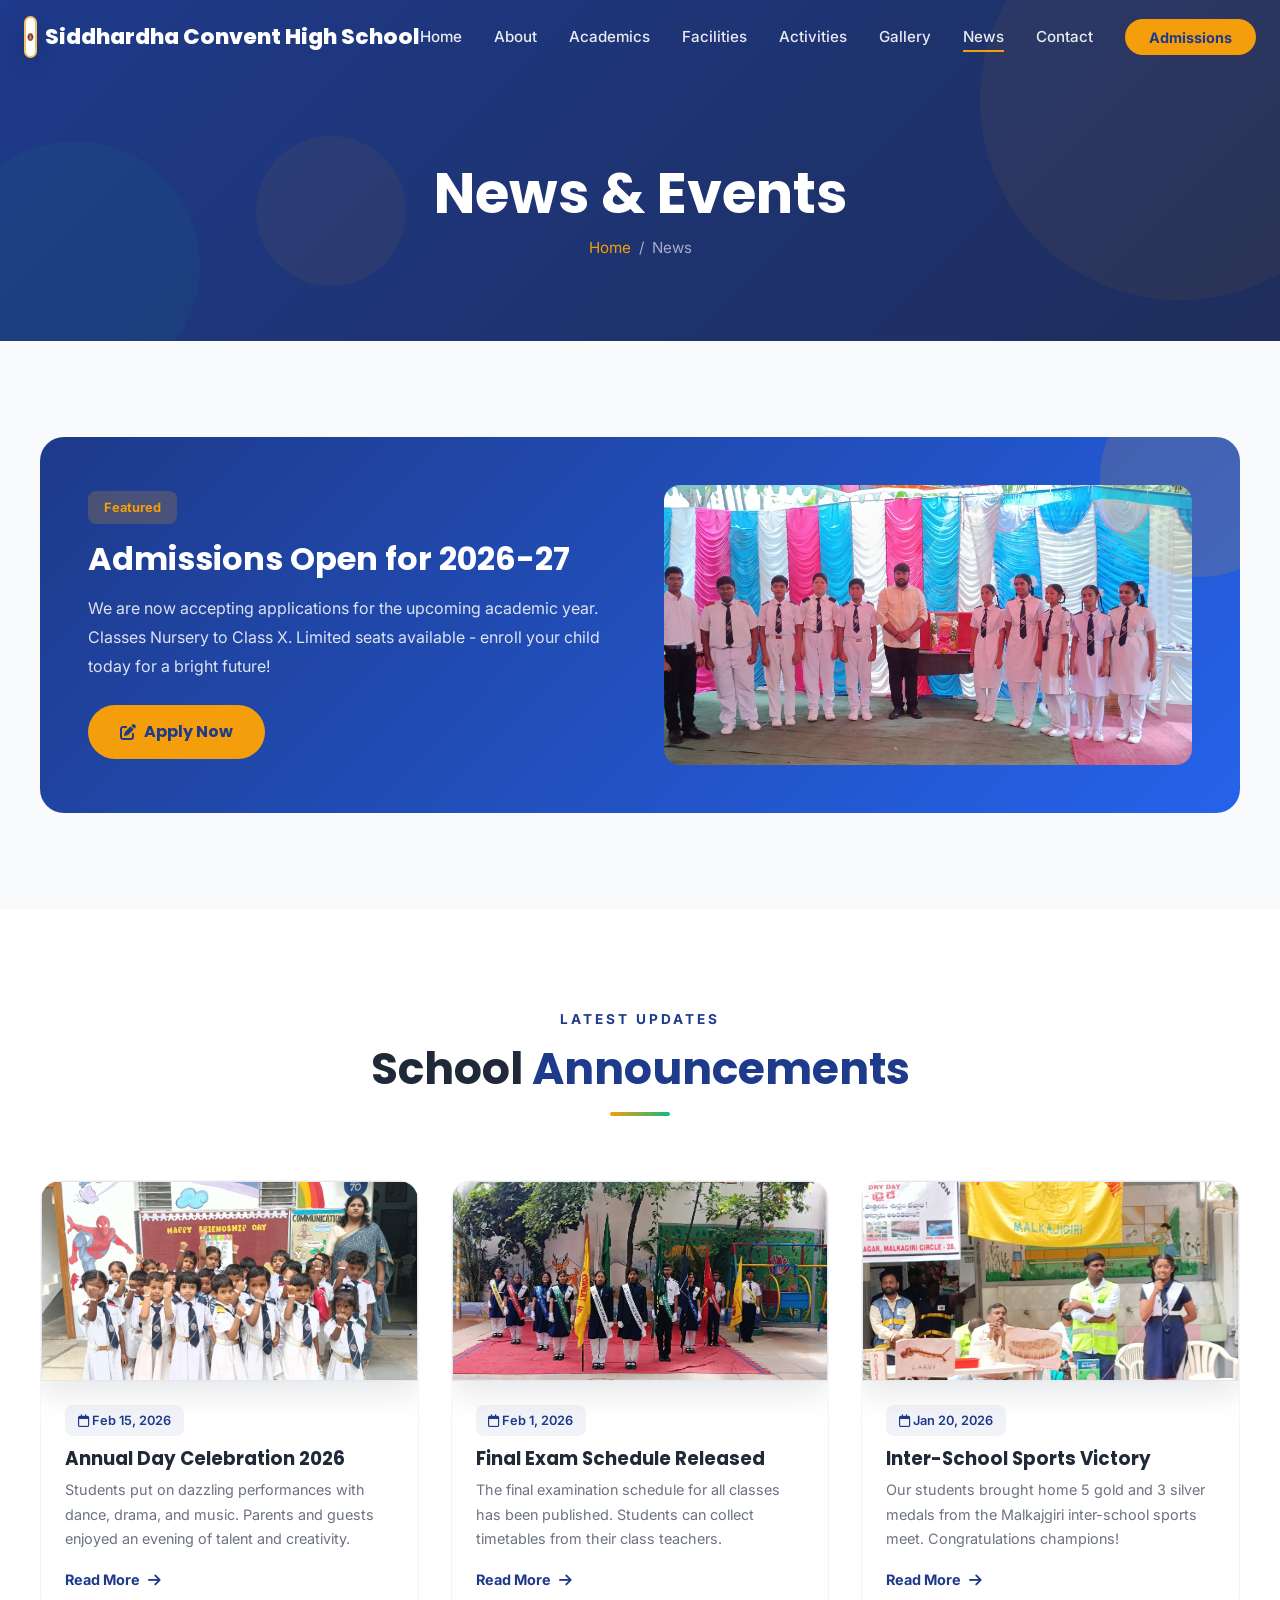
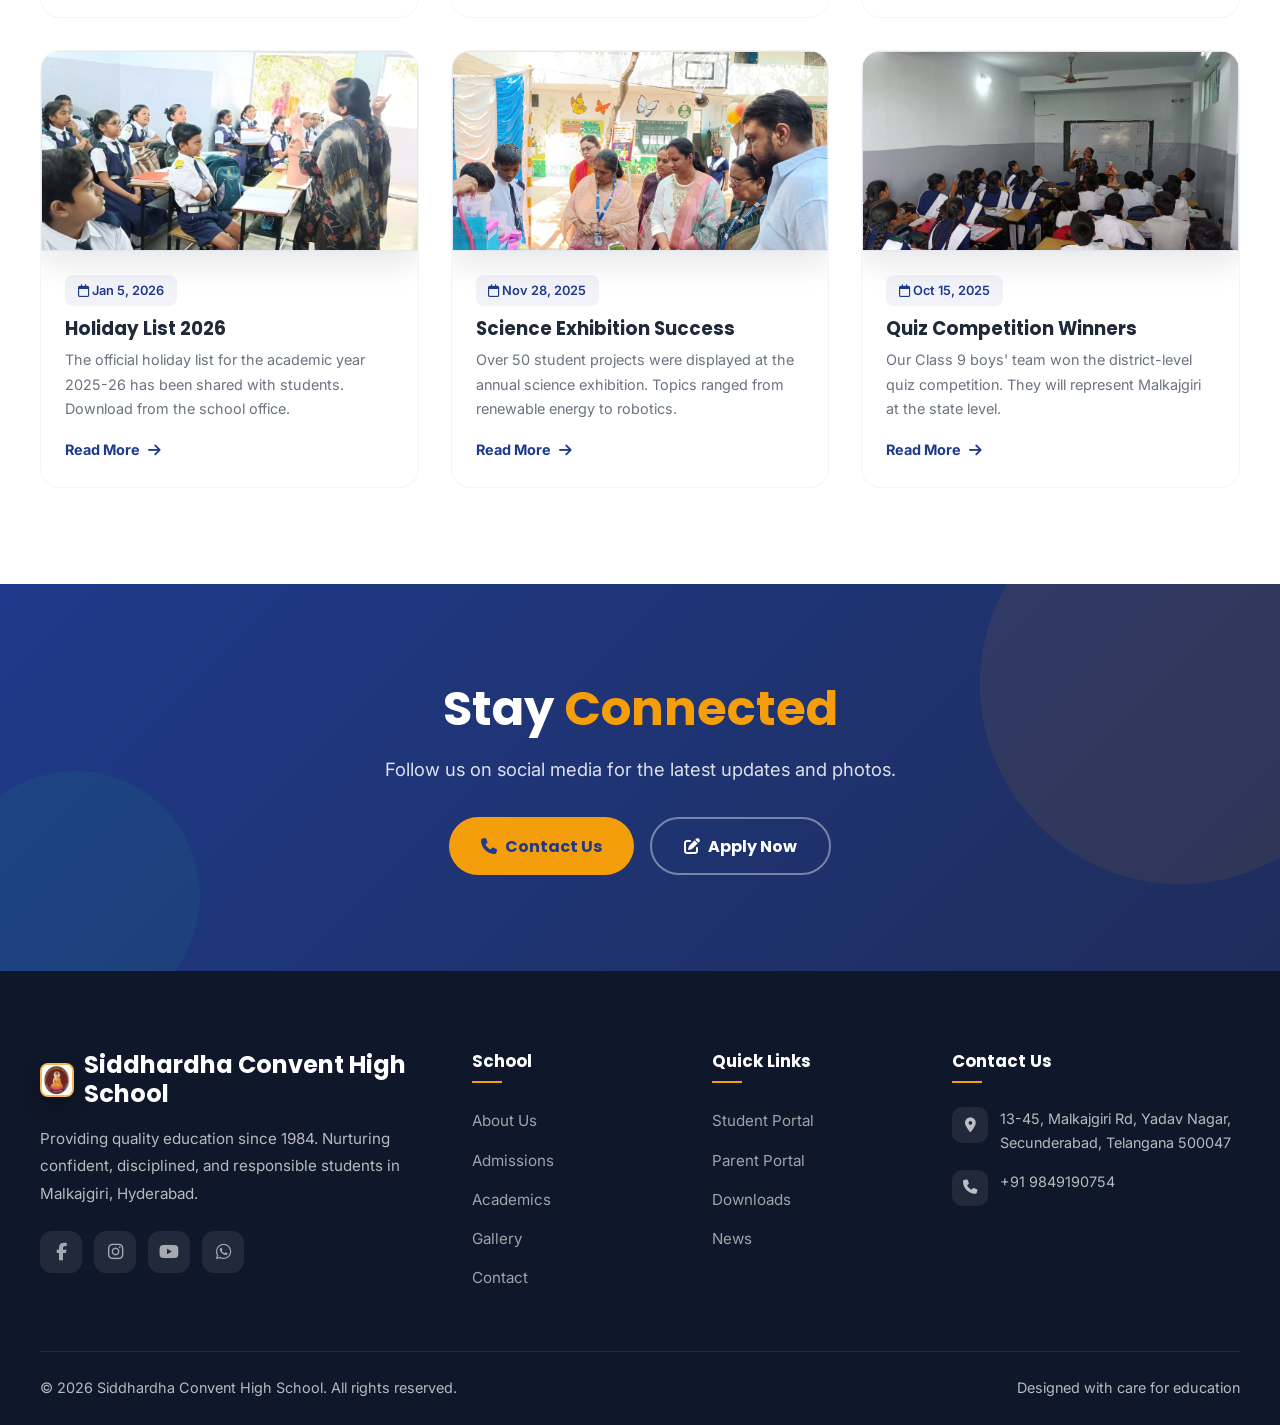
==== news.html @ a3ee4142 "Initial school website with branding, local images, and responsive polish" ====
﻿<!DOCTYPE html>
<html lang="en">
<head>
  <meta charset="UTF-8">
  <meta name="viewport" content="width=device-width, initial-scale=1.0">
  <title>News & Events | Siddhardha Convent High School</title>
  <meta name="description" content="Latest news, announcements, exam schedules, and events from Siddhardha Convent High School, Malkajgiri, Hyderabad.">
  <link rel="preconnect" href="https://fonts.googleapis.com">
  <link rel="preconnect" href="https://fonts.gstatic.com" crossorigin>
  <link href="https://fonts.googleapis.com/css2?family=Inter:wght@300;400;500;600;700&family=Poppins:wght@600;700;800;900&display=swap" rel="stylesheet">
  <link rel="stylesheet" href="https://cdnjs.cloudflare.com/ajax/libs/font-awesome/6.5.1/css/all.min.css">
  <link rel="stylesheet" href="css/style.css">
</head>
<body>

  <div class="preloader"><div class="preloader-spinner"></div></div>

  <nav class="navbar" id="navbar">
    <div class="nav-container">
      <a href="index.html" class="nav-brand"><div class="brand-icon"><img src="images/logo.jpg" alt="Siddhardha Convent High School logo"></div>Siddhardha Convent High School</a>
      <ul class="nav-links">
        <li><a href="index.html" class="nav-link">Home</a></li>
        <li><a href="about.html" class="nav-link">About</a></li>
        <li><a href="academics.html" class="nav-link">Academics</a></li>
        <li><a href="facilities.html" class="nav-link">Facilities</a></li>
        <li><a href="activities.html" class="nav-link">Activities</a></li>
        <li><a href="gallery.html" class="nav-link">Gallery</a></li>
        <li><a href="news.html" class="nav-link active">News</a></li>
        <li><a href="contact.html" class="nav-link">Contact</a></li>
        <li><a href="admissions.html" class="nav-link nav-cta">Admissions</a></li>
      </ul>
      <div class="menu-toggle" aria-label="Toggle menu"><span></span><span></span><span></span></div>
    </div>
  </nav>

  <section class="page-banner">
    <div class="floating-shapes"><div class="shape shape-1"></div><div class="shape shape-2"></div><div class="shape shape-3"></div></div>
    <h1>News & Events</h1>
    <div class="breadcrumb"><a href="index.html">Home</a> <span>/</span> <span>News</span></div>
  </section>

  <!-- Featured Announcement -->
  <section class="section">
    <div class="section-container">
      <div style="background: linear-gradient(135deg, #1E3A8A, #2563EB); border-radius: 24px; padding: 3rem; display: grid; grid-template-columns: 1fr 1fr; gap: 3rem; align-items: center; color: white; position: relative; overflow: hidden;" data-animate="fadeInUp">
        <div style="position: absolute; top: -60px; right: -60px; width: 200px; height: 200px; background: rgba(245,158,11,0.15); border-radius: 50%;"></div>
        <div style="position: relative; z-index: 2;">
          <span style="display: inline-block; background: rgba(245,158,11,0.2); color: #F59E0B; padding: 0.35rem 1rem; border-radius: 8px; font-size: 0.8rem; font-weight: 700; margin-bottom: 1rem;">Featured</span>
          <h2 style="font-size: 2rem; color: white; margin-bottom: 1rem;">Admissions Open for 2026-27</h2>
          <p style="opacity: 0.85; margin-bottom: 1.5rem; line-height: 1.8;">We are now accepting applications for the upcoming academic year. Classes Nursery to Class X. Limited seats available - enroll your child today for a bright future!</p>
          <a href="admissions.html" class="btn btn-primary"><i class="fas fa-pen-to-square"></i> Apply Now</a>
        </div>
        <div style="border-radius: 16px; overflow: hidden; height: 280px;">
          <img src="images/492885578_1217586907042733_4848746240159700679_n.jpg" alt="Students at school" style="width: 100%; height: 100%; object-fit: cover;">
        </div>
      </div>
    </div>
  </section>

  <!-- News Grid -->
  <section class="section bg-white">
    <div class="section-container">
      <div class="section-header" data-animate="fadeInUp">
        <p class="tag">Latest Updates</p>
        <h2>School <span>Announcements</span></h2>
        <div class="underline-deco"></div>
      </div>
      <div class="news-grid">
        <div class="news-card" data-animate="fadeInUp" data-delay="0">
          <div class="news-img">
            <img src="images/492420319_1216415577159866_3855344844591418286_n.jpg" alt="Annual Day Celebration">
          </div>
          <div class="news-body">
            <span class="news-date"><i class="far fa-calendar"></i> Feb 15, 2026</span>
            <h3>Annual Day Celebration 2026</h3>
            <p>Students put on dazzling performances with dance, drama, and music. Parents and guests enjoyed an evening of talent and creativity.</p>
            <a href="#" class="read-more">Read More <i class="fas fa-arrow-right"></i></a>
          </div>
        </div>
        <div class="news-card" data-animate="fadeInUp" data-delay="100">
          <div class="news-img">
            <img src="images/492895246_1214951327306291_8843939936589292078_n.jpg" alt="Exam schedules">
          </div>
          <div class="news-body">
            <span class="news-date"><i class="far fa-calendar"></i> Feb 1, 2026</span>
            <h3>Final Exam Schedule Released</h3>
            <p>The final examination schedule for all classes has been published. Students can collect timetables from their class teachers.</p>
            <a href="#" class="read-more">Read More <i class="fas fa-arrow-right"></i></a>
          </div>
        </div>
        <div class="news-card" data-animate="fadeInUp" data-delay="200">
          <div class="news-img">
            <img src="images/492232988_1215389970595760_6101705851790865543_n.jpg" alt="Sports competition">
          </div>
          <div class="news-body">
            <span class="news-date"><i class="far fa-calendar"></i> Jan 20, 2026</span>
            <h3>Inter-School Sports Victory</h3>
            <p>Our students brought home 5 gold and 3 silver medals from the Malkajgiri inter-school sports meet. Congratulations champions!</p>
            <a href="#" class="read-more">Read More <i class="fas fa-arrow-right"></i></a>
          </div>
        </div>
        <div class="news-card" data-animate="fadeInUp" data-delay="300">
          <div class="news-img">
            <img src="images/492226725_1216415553826535_4602294887331322415_n.jpg" alt="Holiday list">
          </div>
          <div class="news-body">
            <span class="news-date"><i class="far fa-calendar"></i> Jan 5, 2026</span>
            <h3>Holiday List 2026</h3>
            <p>The official holiday list for the academic year 2025-26 has been shared with students. Download from the school office.</p>
            <a href="#" class="read-more">Read More <i class="fas fa-arrow-right"></i></a>
          </div>
        </div>
        <div class="news-card" data-animate="fadeInUp" data-delay="400">
          <div class="news-img">
            <img src="images/science-fair.jpg" alt="Science exhibition">
          </div>
          <div class="news-body">
            <span class="news-date"><i class="far fa-calendar"></i> Nov 28, 2025</span>
            <h3>Science Exhibition Success</h3>
            <p>Over 50 student projects were displayed at the annual science exhibition. Topics ranged from renewable energy to robotics.</p>
            <a href="#" class="read-more">Read More <i class="fas fa-arrow-right"></i></a>
          </div>
        </div>
        <div class="news-card" data-animate="fadeInUp" data-delay="500">
          <div class="news-img">
            <img src="images/492558256_1216415433826547_6777150927858242017_n.jpg" alt="Competition winners">
          </div>
          <div class="news-body">
            <span class="news-date"><i class="far fa-calendar"></i> Oct 15, 2025</span>
            <h3>Quiz Competition Winners</h3>
            <p>Our Class 9 boys' team won the district-level quiz competition. They will represent Malkajgiri at the state level.</p>
            <a href="#" class="read-more">Read More <i class="fas fa-arrow-right"></i></a>
          </div>
        </div>
      </div>
    </div>
  </section>

  <!-- CTA -->
  <section class="section cta-banner">
    <div class="floating-shapes"><div class="shape shape-1"></div><div class="shape shape-2"></div></div>
    <div class="section-container">
      <div class="cta-content" data-animate="fadeInUp">
        <h2>Stay <span>Connected</span></h2>
        <p>Follow us on social media for the latest updates and photos.</p>
        <div class="cta-buttons">
          <a href="contact.html" class="btn btn-primary"><i class="fas fa-phone"></i> Contact Us</a>
          <a href="admissions.html" class="btn btn-outline"><i class="fas fa-pen-to-square"></i> Apply Now</a>
        </div>
      </div>
    </div>
  </section>

  <!-- Footer -->
  <footer class="footer">
    <div class="footer-grid">
      <div class="footer-brand">
        <h3><img src="images/logo.jpg" alt="Siddhardha Convent High School logo" class="footer-logo"> Siddhardha Convent High School</h3>
        <p>Providing quality education since 1984. Nurturing confident, disciplined, and responsible students in Malkajgiri, Hyderabad.</p>
        <div class="footer-social"><a href="#" aria-label="Facebook"><i class="fab fa-facebook-f"></i></a><a href="#" aria-label="Instagram"><i class="fab fa-instagram"></i></a><a href="#" aria-label="YouTube"><i class="fab fa-youtube"></i></a><a href="#" aria-label="WhatsApp"><i class="fab fa-whatsapp"></i></a></div>
      </div>
      <div class="footer-col"><h4>School</h4><ul><li><a href="about.html">About Us</a></li><li><a href="admissions.html">Admissions</a></li><li><a href="academics.html">Academics</a></li><li><a href="gallery.html">Gallery</a></li><li><a href="contact.html">Contact</a></li></ul></div>
      <div class="footer-col"><h4>Quick Links</h4><ul><li><a href="#">Student Portal</a></li><li><a href="#">Parent Portal</a></li><li><a href="#">Downloads</a></li><li><a href="news.html">News</a></li></ul></div>
      <div class="footer-col footer-contact"><h4>Contact Us</h4><div class="contact-item"><div class="icon"><i class="fas fa-location-dot"></i></div><p>13-45, Malkajgiri Rd, Yadav Nagar,<br>Secunderabad, Telangana 500047</p></div><div class="contact-item"><div class="icon"><i class="fas fa-phone"></i></div><p>+91 9849190754</p></div></div>
    </div>
    <div class="footer-bottom"><p>&copy; 2026 Siddhardha Convent High School. All rights reserved.</p><p>Designed with care for education</p></div>
  </footer>

  <button class="back-to-top" aria-label="Back to top"><i class="fas fa-chevron-up"></i></button>
  <script src="js/main.js"></script>
</body>
</html>
---- css/style.css ----
/* ========================================
   Siddhardha Convent High School
   Custom Styles & Animations
   ======================================== */

/* --- CSS Variables --- */
:root {
  --primary: #1E3A8A;
  --primary-light: #2563EB;
  --primary-dark: #1E2D5B;
  --secondary: #F59E0B;
  --secondary-light: #FBBF24;
  --background: #F8FAFC;
  --text: #1F2937;
  --text-light: #6B7280;
  --accent: #10B981;
  --accent-light: #34D399;
  --white: #FFFFFF;
  --shadow: 0 10px 40px rgba(30, 58, 138, 0.1);
  --shadow-lg: 0 25px 60px rgba(30, 58, 138, 0.15);
  --transition: all 0.4s cubic-bezier(0.25, 0.46, 0.45, 0.94);
}

/* --- Base --- */
* {
  margin: 0;
  padding: 0;
  box-sizing: border-box;
}

html {
  scroll-behavior: smooth;
  overflow-x: hidden;
}

body {
  font-family: 'Inter', sans-serif;
  color: var(--text);
  background: var(--background);
  line-height: 1.7;
  overflow-x: hidden;
}

h1, h2, h3, h4, h5, h6 {
  font-family: 'Poppins', sans-serif;
  font-weight: 700;
  line-height: 1.2;
}

a {
  text-decoration: none;
  color: inherit;
  transition: var(--transition);
}

img {
  max-width: 100%;
  height: auto;
}

/* --- Scrollbar --- */
::-webkit-scrollbar {
  width: 8px;
}
::-webkit-scrollbar-track {
  background: var(--background);
}
::-webkit-scrollbar-thumb {
  background: var(--primary);
  border-radius: 4px;
}

/* --- Preloader --- */
.preloader {
  position: fixed;
  inset: 0;
  background: var(--primary);
  z-index: 99999;
  display: flex;
  align-items: center;
  justify-content: center;
  flex-direction: column;
  gap: 2rem;
  transition: opacity 0.6s, visibility 0.6s;
}

.preloader::after {
  content: 'Siddhardha Convent High School';
  width: 0;
  max-width: 34ch;
  max-width: min(34ch, 90vw);
  white-space: nowrap;
  overflow: hidden;
  color: rgba(255,255,255,0.96);
  font-family: 'Poppins', sans-serif;
  font-size: clamp(0.72rem, 2.6vw, 0.95rem);
  letter-spacing: 0.08em;
  text-transform: uppercase;
  border-right: 2px solid var(--secondary);
  filter: drop-shadow(0 6px 14px rgba(15, 23, 42, 0.45));
  animation: preloaderType 2s steps(34, end) infinite, preloaderCaret 0.8s step-end infinite;
}

.preloader.hidden {
  opacity: 0;
  visibility: hidden;
}

.preloader-spinner {
  width: 96px;
  height: 96px;
  border-radius: 22px;
  background: linear-gradient(145deg, rgba(255,255,255,0.95), rgba(255,255,255,0.84));
  box-shadow: 0 22px 50px rgba(15, 23, 42, 0.35);
  display: grid;
  place-items: center;
  position: relative;
  isolation: isolate;
}

.preloader-spinner::before {
  content: '';
  position: absolute;
  inset: -16px;
  border: 4px solid rgba(255,255,255,0.18);
  border-top-color: var(--secondary);
  border-right-color: rgba(255,255,255,0.48);
  border-radius: 50%;
  animation: preloaderOrbit 1.2s linear infinite;
}

.preloader-spinner::after {
  content: '';
  width: 62px;
  height: 62px;
  border-radius: 14px;
  background-image: url('../images/logo.jpg');
  background-size: cover;
  background-position: center;
  border: 2px solid rgba(30, 58, 138, 0.12);
  box-shadow: 0 0 0 6px rgba(245, 158, 11, 0.2);
  animation: preloaderPulse 1.4s ease-in-out infinite;
}

@keyframes preloaderOrbit {
  to { transform: rotate(360deg); }
}

@keyframes preloaderPulse {
  0%, 100% { transform: scale(1); }
  50% { transform: scale(0.92); }
}

@keyframes preloaderType {
  0%, 12% { width: 0; }
  55%, 82% { width: 34ch; }
  100% { width: 0; }
}

@keyframes preloaderCaret {
  0%, 100% { border-color: var(--secondary); }
  50% { border-color: transparent; }
}

/* --- Navbar --- */
.navbar {
  position: fixed;
  top: 0;
  left: 0;
  right: 0;
  z-index: 1000;
  padding: 1rem 0;
  transition: var(--transition);
  background: transparent;
}

.navbar.scrolled {
  background: rgba(255, 255, 255, 0.95);
  backdrop-filter: blur(20px);
  box-shadow: 0 4px 30px rgba(0,0,0,0.08);
  padding: 0.5rem 0;
}

.navbar.scrolled .nav-link {
  color: var(--text) !important;
}

.navbar.scrolled .nav-brand {
  color: var(--primary) !important;
}

.nav-container {
  max-width: 1280px;
  margin: 0 auto;
  padding: 0 1.5rem;
  display: flex;
  align-items: center;
  justify-content: space-between;
}

.nav-brand {
  font-family: 'Poppins', sans-serif;
  font-size: 1.35rem;
  font-weight: 800;
  color: var(--white);
  display: flex;
  align-items: center;
  gap: 0.5rem;
  min-width: 0;
  white-space: nowrap;
}

.nav-brand .brand-icon {
  width: 42px;
  height: 42px;
  background: var(--white);
  border-radius: 12px;
  display: flex;
  align-items: center;
  justify-content: center;
  border: 2px solid rgba(245, 158, 11, 0.65);
  box-shadow: 0 8px 20px rgba(15, 23, 42, 0.2);
  overflow: hidden;
}

.nav-brand .brand-icon img {
  width: 88%;
  height: 88%;
  object-fit: contain;
  border-radius: 8px;
}

.nav-links {
  display: flex;
  align-items: center;
  gap: 2rem;
  list-style: none;
}

.nav-link {
  color: rgba(255,255,255,0.9);
  font-weight: 500;
  font-size: 0.95rem;
  position: relative;
  padding: 0.25rem 0;
}

.nav-link::after {
  content: '';
  position: absolute;
  bottom: -2px;
  left: 0;
  width: 0;
  height: 2px;
  background: var(--secondary);
  transition: width 0.3s ease;
}

.nav-link:hover::after,
.nav-link.active::after {
  width: 100%;
}

.nav-link:hover {
  color: var(--secondary) !important;
}

.nav-cta {
  background: var(--secondary);
  color: var(--primary) !important;
  padding: 0.6rem 1.5rem;
  border-radius: 50px;
  font-weight: 700;
  font-size: 0.9rem;
  transition: var(--transition);
}

.nav-cta:hover {
  background: var(--white);
  transform: translateY(-2px);
  box-shadow: 0 8px 25px rgba(245,158,11,0.3);
}

.nav-cta::after {
  display: none;
}

/* Mobile menu */
.menu-toggle {
  display: none;
  flex-direction: column;
  gap: 5px;
  cursor: pointer;
  z-index: 1001;
}

.menu-toggle span {
  width: 28px;
  height: 3px;
  background: var(--white);
  border-radius: 3px;
  transition: var(--transition);
}

.navbar.scrolled .menu-toggle span {
  background: var(--text);
}

.menu-toggle.active span:nth-child(1) {
  transform: rotate(45deg) translate(5px, 6px);
}

.menu-toggle.active span:nth-child(2) {
  opacity: 0;
}

.menu-toggle.active span:nth-child(3) {
  transform: rotate(-45deg) translate(5px, -6px);
}

@media (max-width: 1024px) {
  .nav-container {
    gap: 0.75rem;
  }

  .nav-brand {
    font-size: 1.05rem;
    max-width: calc(100% - 62px);
    overflow: hidden;
    text-overflow: ellipsis;
  }

  .nav-brand .brand-icon {
    width: 38px;
    height: 38px;
    border-radius: 10px;
    flex-shrink: 0;
  }

  .menu-toggle {
    display: flex;
  }

  .nav-links {
    position: fixed;
    top: 0;
    right: -100%;
    width: 300px;
    height: 100vh;
    background: var(--white);
    flex-direction: column;
    justify-content: center;
    padding: 2rem;
    transition: right 0.4s cubic-bezier(0.65, 0, 0.35, 1);
    box-shadow: -10px 0 40px rgba(0,0,0,0.1);
  }

  .nav-links.open {
    right: 0;
  }

  .nav-links .nav-link {
    color: var(--text) !important;
    font-size: 1.15rem;
  }
}

@media (max-width: 640px) {
  .nav-container {
    padding: 0 0.9rem;
  }

  .nav-brand {
    font-size: 0.9rem;
    gap: 0.4rem;
    max-width: calc(100% - 54px);
  }

  .nav-brand .brand-icon {
    width: 34px;
    height: 34px;
    border-radius: 9px;
  }

  .nav-links {
    width: min(88vw, 300px);
  }
}

@media (max-width: 420px) {
  .nav-brand {
    font-size: 0.82rem;
  }
}

/* --- Hero Section --- */
.hero {
  position: relative;
  min-height: 100vh;
  display: flex;
  align-items: center;
  justify-content: center;
  overflow: hidden;
  background: linear-gradient(135deg, var(--primary) 0%, var(--primary-dark) 100%);
}

.hero-bg {
  position: absolute;
  inset: 0;
  background-size: cover;
  background-position: center;
  background-attachment: fixed;
  opacity: 0.2;
  transition: transform 0.3s ease;
}

.hero-overlay {
  position: absolute;
  inset: 0;
  background: linear-gradient(135deg, rgba(30, 58, 138, 0.92) 0%, rgba(30, 45, 91, 0.85) 100%);
}

/* Floating shapes */
.floating-shapes {
  position: absolute;
  inset: 0;
  pointer-events: none;
  overflow: hidden;
}

.shape {
  position: absolute;
  border-radius: 50%;
  opacity: 0.08;
  animation: float 20s infinite ease-in-out;
}

.shape-1 {
  width: 400px;
  height: 400px;
  background: var(--secondary);
  top: -100px;
  right: -100px;
  animation-duration: 25s;
}

.shape-2 {
  width: 250px;
  height: 250px;
  background: var(--accent);
  bottom: -50px;
  left: -50px;
  animation-duration: 20s;
  animation-delay: -5s;
}

.shape-3 {
  width: 150px;
  height: 150px;
  background: var(--secondary);
  top: 40%;
  left: 20%;
  animation-duration: 18s;
  animation-delay: -10s;
}

.shape-4 {
  width: 100px;
  height: 100px;
  background: var(--white);
  top: 20%;
  right: 30%;
  animation-duration: 22s;
  animation-delay: -7s;
}

.shape-5 {
  width: 200px;
  height: 200px;
  background: var(--accent);
  bottom: 20%;
  right: 10%;
  animation-duration: 30s;
  animation-delay: -3s;
}

@keyframes float {
  0%, 100% { transform: translate(0, 0) rotate(0deg) scale(1); }
  25% { transform: translate(30px, -50px) rotate(90deg) scale(1.1); }
  50% { transform: translate(-20px, 20px) rotate(180deg) scale(0.95); }
  75% { transform: translate(50px, 30px) rotate(270deg) scale(1.05); }
}

.hero-content {
  position: relative;
  z-index: 10;
  text-align: center;
  max-width: 900px;
  padding: 0 2rem;
}

.hero-badge {
  display: inline-block;
  background: rgba(245, 158, 11, 0.2);
  color: var(--secondary);
  padding: 0.5rem 1.5rem;
  border-radius: 50px;
  font-size: 0.9rem;
  font-weight: 600;
  margin-bottom: 1.5rem;
  border: 1px solid rgba(245, 158, 11, 0.3);
  animation: fadeInDown 0.8s ease;
}

.hero h1 {
  font-size: clamp(2.5rem, 5vw, 4rem);
  color: var(--white);
  margin-bottom: 1rem;
  animation: fadeInUp 0.8s ease 0.2s both;
  text-shadow: 0 4px 30px rgba(0,0,0,0.3);
}

.hero h1 span {
  color: var(--secondary);
}

.hero-tagline {
  font-size: clamp(1.1rem, 2.5vw, 1.4rem);
  color: rgba(255,255,255,0.85);
  margin-bottom: 0.5rem;
  animation: fadeInUp 0.8s ease 0.4s both;
  font-weight: 300;
}

.hero-sub {
  font-size: 1rem;
  color: rgba(255,255,255,0.6);
  margin-bottom: 2.5rem;
  animation: fadeInUp 0.8s ease 0.5s both;
}

.hero-buttons {
  display: flex;
  gap: 1rem;
  justify-content: center;
  flex-wrap: wrap;
  animation: fadeInUp 0.8s ease 0.6s both;
}

.hero-scroll {
  position: absolute;
  bottom: 2rem;
  left: 50%;
  transform: translateX(-50%);
  z-index: 10;
  animation: bounce 2s infinite;
}

.hero-scroll .scroll-icon {
  width: 30px;
  height: 50px;
  border: 2px solid rgba(255,255,255,0.4);
  border-radius: 25px;
  position: relative;
}

.hero-scroll .scroll-dot {
  width: 6px;
  height: 6px;
  background: var(--secondary);
  border-radius: 50%;
  position: absolute;
  top: 8px;
  left: 50%;
  transform: translateX(-50%);
  animation: scrollDot 2s infinite;
}

@keyframes scrollDot {
  0% { opacity: 1; top: 8px; }
  100% { opacity: 0; top: 32px; }
}

@keyframes bounce {
  0%, 20%, 50%, 80%, 100% { transform: translateX(-50%) translateY(0); }
  40% { transform: translateX(-50%) translateY(-10px); }
  60% { transform: translateX(-50%) translateY(-5px); }
}

/* --- Buttons --- */
.btn {
  display: inline-flex;
  align-items: center;
  gap: 0.5rem;
  padding: 0.85rem 2rem;
  border-radius: 50px;
  font-weight: 700;
  font-size: 1rem;
  font-family: 'Poppins', sans-serif;
  cursor: pointer;
  border: none;
  transition: var(--transition);
  position: relative;
  overflow: hidden;
}

.btn::before {
  content: '';
  position: absolute;
  top: 50%;
  left: 50%;
  width: 0;
  height: 0;
  background: rgba(255,255,255,0.2);
  border-radius: 50%;
  transform: translate(-50%, -50%);
  transition: width 0.6s, height 0.6s;
}

.btn:hover::before {
  width: 300px;
  height: 300px;
}

.btn-primary {
  background: var(--secondary);
  color: var(--primary);
}

.btn-primary:hover {
  transform: translateY(-3px);
  box-shadow: 0 12px 35px rgba(245, 158, 11, 0.4);
}

.btn-outline {
  background: transparent;
  color: var(--white);
  border: 2px solid rgba(255,255,255,0.4);
}

.btn-outline:hover {
  background: var(--white);
  color: var(--primary);
  border-color: var(--white);
  transform: translateY(-3px);
}

.btn-outline-dark {
  background: transparent;
  color: var(--primary);
  border: 2px solid var(--primary);
}

.btn-outline-dark:hover {
  background: var(--primary);
  color: var(--white);
  transform: translateY(-3px);
  box-shadow: 0 12px 35px rgba(30, 58, 138, 0.3);
}

.btn-accent {
  background: var(--accent);
  color: var(--white);
}

.btn-accent:hover {
  transform: translateY(-3px);
  box-shadow: 0 12px 35px rgba(16, 185, 129, 0.4);
}

.btn-white {
  background: var(--white);
  color: var(--primary);
}

.btn-white:hover {
  transform: translateY(-3px);
  box-shadow: 0 12px 35px rgba(0,0,0,0.15);
}

/* --- Section Common --- */
.section {
  padding: 6rem 1.5rem;
}

.section-container {
  max-width: 1200px;
  margin: 0 auto;
}

.section-header {
  text-align: center;
  margin-bottom: 4rem;
}

.section-header .tag {
  display: inline-block;
  color: var(--primary);
  font-weight: 700;
  font-size: 0.85rem;
  text-transform: uppercase;
  letter-spacing: 3px;
  margin-bottom: 0.75rem;
}

.section-header h2 {
  font-size: clamp(2rem, 4vw, 2.75rem);
  color: var(--text);
  margin-bottom: 1rem;
}

.section-header h2 span {
  color: var(--primary);
}

.section-header p {
  color: var(--text-light);
  max-width: 600px;
  margin: 0 auto;
  font-size: 1.05rem;
}

.section-header .underline-deco {
  width: 60px;
  height: 4px;
  background: linear-gradient(90deg, var(--secondary), var(--accent));
  border-radius: 2px;
  margin: 1rem auto 0;
}

/* --- Cards --- */
.card {
  background: var(--white);
  border-radius: 20px;
  padding: 2rem;
  transition: var(--transition);
  border: 1px solid rgba(0,0,0,0.04);
  position: relative;
  overflow: hidden;
}

.card::before {
  content: '';
  position: absolute;
  top: 0;
  left: 0;
  right: 0;
  height: 4px;
  background: linear-gradient(90deg, var(--primary), var(--secondary));
  transform: scaleX(0);
  transform-origin: left;
  transition: transform 0.4s ease;
}

.card:hover::before {
  transform: scaleX(1);
}

.card:hover {
  transform: translateY(-8px);
  box-shadow: var(--shadow-lg);
}

.card-icon {
  width: 70px;
  height: 70px;
  border-radius: 18px;
  display: flex;
  align-items: center;
  justify-content: center;
  font-size: 1.8rem;
  margin-bottom: 1.25rem;
  transition: var(--transition);
}

.card:hover .card-icon {
  transform: scale(1.1) rotate(5deg);
}

.card-icon.blue {
  background: rgba(30, 58, 138, 0.08);
  color: var(--primary);
}

.card-icon.yellow {
  background: rgba(245, 158, 11, 0.1);
  color: var(--secondary);
}

.card-icon.green {
  background: rgba(16, 185, 129, 0.1);
  color: var(--accent);
}

.card h3 {
  font-size: 1.25rem;
  margin-bottom: 0.75rem;
  color: var(--text);
}

.card p {
  color: var(--text-light);
  font-size: 0.95rem;
  line-height: 1.7;
}

/* --- Highlight Cards (Quick Highlights) --- */
.highlight-card {
  background: var(--white);
  border-radius: 20px;
  padding: 2.5rem 2rem;
  text-align: center;
  transition: var(--transition);
  border: 1px solid rgba(0,0,0,0.04);
  position: relative;
  overflow: hidden;
}

.highlight-card::after {
  content: '';
  position: absolute;
  bottom: 0;
  left: 0;
  right: 0;
  height: 4px;
  background: linear-gradient(90deg, var(--primary), var(--secondary));
  transform: scaleX(0);
  transition: transform 0.4s ease;
}

.highlight-card:hover::after {
  transform: scaleX(1);
}

.highlight-card:hover {
  transform: translateY(-10px);
  box-shadow: var(--shadow-lg);
}

.highlight-icon {
  width: 80px;
  height: 80px;
  border-radius: 50%;
  margin: 0 auto 1.25rem;
  display: flex;
  align-items: center;
  justify-content: center;
  font-size: 2rem;
  transition: var(--transition);
}

.highlight-card:hover .highlight-icon {
  transform: scale(1.15) rotate(10deg);
}

.highlight-card h3 {
  font-family: 'Poppins', sans-serif;
  font-size: 2rem;
  font-weight: 800;
  color: var(--primary);
  margin-bottom: 0.25rem;
}

.highlight-card p {
  color: var(--text-light);
  font-weight: 500;
}

/* --- About Section --- */
.about-grid {
  display: grid;
  grid-template-columns: 1fr 1fr;
  gap: 4rem;
  align-items: center;
}

.about-image {
  position: relative;
}

.about-image .img-main {
  border-radius: 24px;
  width: 100%;
  height: 450px;
  object-fit: cover;
  box-shadow: var(--shadow);
}

.about-image .img-accent {
  position: absolute;
  bottom: -30px;
  right: -30px;
  width: 200px;
  height: 200px;
  border-radius: 20px;
  object-fit: cover;
  border: 6px solid var(--white);
  box-shadow: var(--shadow);
}

.about-image .experience-badge {
  position: absolute;
  top: -20px;
  left: -20px;
  background: var(--secondary);
  color: var(--primary);
  padding: 1.25rem;
  border-radius: 16px;
  text-align: center;
  box-shadow: 0 10px 30px rgba(245, 158, 11, 0.3);
  animation: pulse-badge 3s infinite;
}

.experience-badge .number {
  font-family: 'Poppins', sans-serif;
  font-size: 2.5rem;
  font-weight: 900;
  line-height: 1;
}

.experience-badge .label {
  font-size: 0.75rem;
  font-weight: 700;
  text-transform: uppercase;
  letter-spacing: 1px;
}

@keyframes pulse-badge {
  0%, 100% { transform: scale(1); }
  50% { transform: scale(1.05); }
}

.about-text .about-tag {
  color: var(--primary);
  font-weight: 700;
  font-size: 0.85rem;
  text-transform: uppercase;
  letter-spacing: 3px;
  margin-bottom: 0.75rem;
}

.about-text h2 {
  font-size: clamp(2rem, 3.5vw, 2.5rem);
  margin-bottom: 1.25rem;
}

.about-text h2 span {
  color: var(--secondary);
}

.about-text p {
  color: var(--text-light);
  margin-bottom: 1rem;
  font-size: 1.05rem;
}

.about-features {
  display: grid;
  grid-template-columns: 1fr 1fr;
  gap: 1rem;
  margin: 1.5rem 0 2rem;
}

.about-feature {
  display: flex;
  align-items: center;
  gap: 0.75rem;
  padding: 0.75rem;
  background: rgba(30, 58, 138, 0.03);
  border-radius: 12px;
  transition: var(--transition);
}

.about-feature:hover {
  background: rgba(30, 58, 138, 0.08);
  transform: translateX(5px);
}

.about-feature .feature-icon {
  width: 40px;
  height: 40px;
  border-radius: 10px;
  background: var(--primary);
  color: var(--white);
  display: flex;
  align-items: center;
  justify-content: center;
  font-size: 1rem;
  flex-shrink: 0;
}

.about-feature span {
  font-weight: 600;
  font-size: 0.9rem;
}

@media (max-width: 768px) {
  .about-grid {
    grid-template-columns: 1fr;
    gap: 2rem;
  }

  .about-image .img-accent,
  .about-image .experience-badge {
    display: none;
  }

  .about-features {
    grid-template-columns: 1fr;
  }
}

/* --- Academics Grid --- */
.academics-grid {
  display: grid;
  grid-template-columns: repeat(3, 1fr);
  gap: 2rem;
}

.academic-card {
  background: var(--white);
  border-radius: 24px;
  overflow: hidden;
  transition: var(--transition);
  border: 1px solid rgba(0,0,0,0.04);
}

.academic-card:hover {
  transform: translateY(-10px);
  box-shadow: var(--shadow-lg);
}

.academic-card .card-top {
  padding: 2.5rem 2rem 1.5rem;
  position: relative;
  overflow: hidden;
}

.academic-card:nth-child(1) .card-top { background: linear-gradient(135deg, #1E3A8A, #2563EB); }
.academic-card:nth-child(2) .card-top { background: linear-gradient(135deg, #F59E0B, #FBBF24); }
.academic-card:nth-child(3) .card-top { background: linear-gradient(135deg, #10B981, #34D399); }

.academic-card .card-top .card-emoji {
  font-size: 3rem;
  margin-bottom: 1rem;
}

.academic-card .card-top h3 {
  color: var(--white);
  font-size: 1.5rem;
}

.academic-card .card-top p {
  color: rgba(255,255,255,0.8);
  font-size: 0.9rem;
  margin-top: 0.25rem;
}

.academic-card .card-body {
  padding: 1.5rem 2rem 2rem;
}

.academic-card .class-list {
  list-style: none;
}

.academic-card .class-list li {
  padding: 0.6rem 0;
  border-bottom: 1px solid rgba(0,0,0,0.05);
  display: flex;
  align-items: center;
  gap: 0.75rem;
  font-weight: 500;
  color: var(--text);
  transition: var(--transition);
}

.academic-card .class-list li:last-child {
  border-bottom: none;
}

.academic-card .class-list li:hover {
  color: var(--primary);
  transform: translateX(5px);
}

.academic-card .class-list li .dot {
  width: 8px;
  height: 8px;
  border-radius: 50%;
  flex-shrink: 0;
}

.academic-card:nth-child(1) .dot { background: var(--primary); }
.academic-card:nth-child(2) .dot { background: var(--secondary); }
.academic-card:nth-child(3) .dot { background: var(--accent); }

@media (max-width: 768px) {
  .academics-grid {
    grid-template-columns: 1fr;
  }
}

/* --- Facilities Grid --- */
.facilities-grid {
  display: grid;
  grid-template-columns: repeat(4, 1fr);
  gap: 1.5rem;
}

.facility-card {
  background: var(--white);
  border-radius: 20px;
  padding: 2rem 1.5rem;
  text-align: center;
  transition: var(--transition);
  border: 1px solid rgba(0,0,0,0.04);
  position: relative;
  overflow: hidden;
}

.facility-card::before {
  content: '';
  position: absolute;
  top: 0;
  left: 0;
  right: 0;
  bottom: 0;
  background: linear-gradient(135deg, var(--primary), var(--primary-light));
  opacity: 0;
  transition: opacity 0.4s ease;
}

.facility-card:hover::before {
  opacity: 1;
}

.facility-card:hover {
  transform: translateY(-8px);
  box-shadow: var(--shadow-lg);
}

.facility-card > * {
  position: relative;
  z-index: 1;
}

.facility-card .facility-icon {
  width: 70px;
  height: 70px;
  border-radius: 50%;
  background: rgba(30, 58, 138, 0.06);
  margin: 0 auto 1rem;
  display: flex;
  align-items: center;
  justify-content: center;
  font-size: 1.8rem;
  transition: var(--transition);
}

.facility-card:hover .facility-icon {
  background: rgba(255, 255, 255, 0.2);
  transform: scale(1.1);
}

.facility-card h3 {
  font-size: 1.05rem;
  margin-bottom: 0.5rem;
  transition: color 0.4s ease;
}

.facility-card p {
  color: var(--text-light);
  font-size: 0.88rem;
  transition: color 0.4s ease;
}

.facility-card:hover h3,
.facility-card:hover p {
  color: var(--white);
}

@media (max-width: 1024px) {
  .facilities-grid {
    grid-template-columns: repeat(2, 1fr);
  }
}

@media (max-width: 640px) {
  .facilities-grid {
    grid-template-columns: 1fr;
  }
}

/* --- Student Life Grid --- */
.life-grid {
  display: grid;
  grid-template-columns: repeat(3, 1fr);
  grid-template-rows: repeat(2, 250px);
  gap: 1.5rem;
}

.life-grid .life-item:first-child {
  grid-row: span 2;
}

.life-item {
  position: relative;
  border-radius: 20px;
  overflow: hidden;
  cursor: pointer;
}

.life-item img {
  width: 100%;
  height: 100%;
  object-fit: cover;
  object-position: center 40%;
  transition: transform 0.6s ease;
}

.life-item:hover img {
  transform: scale(1.1);
}

.life-item .life-overlay {
  position: absolute;
  inset: 0;
  background: linear-gradient(0deg, rgba(30, 58, 138, 0.9) 0%, transparent 60%);
  display: flex;
  align-items: flex-end;
  padding: 1.5rem;
  opacity: 0;
  transition: opacity 0.4s ease;
}

.life-item:hover .life-overlay {
  opacity: 1;
}

.life-overlay h3 {
  color: var(--white);
  font-size: 1.15rem;
}

.life-overlay p {
  color: rgba(255,255,255,0.7);
  font-size: 0.85rem;
}

@media (max-width: 768px) {
  .life-grid {
    grid-template-columns: 1fr;
    grid-template-rows: auto;
  }

  .life-grid .life-item:first-child {
    grid-row: span 1;
  }

  .life-item {
    height: 250px;
  }
}

/* --- Achievements / Counters --- */
.achievements-section {
  background: linear-gradient(135deg, var(--primary) 0%, var(--primary-dark) 100%);
  position: relative;
  overflow: hidden;
}

.achievements-section .floating-shapes .shape {
  opacity: 0.05;
  background: var(--white);
}

.counters-grid {
  display: grid;
  grid-template-columns: repeat(4, 1fr);
  gap: 2rem;
}

.counter-item {
  text-align: center;
  color: var(--white);
}

.counter-item .counter-icon {
  font-size: 2.5rem;
  margin-bottom: 0.75rem;
}

.counter-item .counter-number {
  font-family: 'Poppins', sans-serif;
  font-size: 3.5rem;
  font-weight: 900;
  line-height: 1;
  margin-bottom: 0.5rem;
  background: linear-gradient(135deg, var(--white), var(--secondary));
  -webkit-background-clip: text;
  -webkit-text-fill-color: transparent;
  background-clip: text;
}

.counter-item .counter-label {
  font-size: 1rem;
  opacity: 0.8;
  font-weight: 500;
}

@media (max-width: 768px) {
  .counters-grid {
    grid-template-columns: repeat(2, 1fr);
    gap: 2.5rem;
  }
}

/* --- Gallery Slider --- */
.gallery-slider {
  position: relative;
  overflow: hidden;
}

.gallery-track {
  display: flex;
  gap: 1.5rem;
  transition: transform 0.6s cubic-bezier(0.25, 0.46, 0.45, 0.94);
}

.gallery-slide {
  min-width: calc(33.333% - 1rem);
  border-radius: 20px;
  overflow: hidden;
  position: relative;
  aspect-ratio: 4/3;
  cursor: pointer;
}

.gallery-slide img {
  width: 100%;
  height: 100%;
  object-fit: cover;
  object-position: center 38%;
  transition: transform 0.6s ease;
}

.gallery-slide:hover img {
  transform: scale(1.1);
}

.gallery-slide .slide-overlay {
  position: absolute;
  bottom: 0;
  left: 0;
  right: 0;
  padding: 1.5rem;
  background: linear-gradient(0deg, rgba(0,0,0,0.7) 0%, transparent 100%);
  color: var(--white);
  transform: translateY(100%);
  transition: transform 0.4s ease;
}

.gallery-slide:hover .slide-overlay {
  transform: translateY(0);
}

.gallery-nav {
  display: flex;
  justify-content: center;
  gap: 1rem;
  margin-top: 2rem;
}

.gallery-nav button {
  width: 50px;
  height: 50px;
  border-radius: 50%;
  border: 2px solid var(--primary);
  background: transparent;
  color: var(--primary);
  font-size: 1.2rem;
  cursor: pointer;
  transition: var(--transition);
  display: flex;
  align-items: center;
  justify-content: center;
}

.gallery-nav button:hover {
  background: var(--primary);
  color: var(--white);
  transform: scale(1.1);
}

@media (max-width: 768px) {
  .gallery-slide {
    min-width: calc(100% - 1rem);
  }
}

/* --- News Cards --- */
.news-grid {
  display: grid;
  grid-template-columns: repeat(auto-fill, minmax(280px, 1fr));
  gap: 2rem;
}

.news-card {
  background: var(--white);
  border-radius: 20px;
  overflow: hidden;
  transition: var(--transition);
  border: 1px solid rgba(0,0,0,0.04);
}

.news-card:hover {
  transform: translateY(-8px);
  box-shadow: var(--shadow-lg);
}

.news-card .news-img {
  height: 200px;
  overflow: hidden;
}

.news-card .news-img img {
  width: 100%;
  height: 100%;
  object-fit: cover;
  object-position: center 35%;
  transition: transform 0.6s ease;
}

.news-card:hover .news-img img {
  transform: scale(1.1);
}

.news-card .news-body {
  padding: 1.5rem;
}

.news-card .news-date {
  display: inline-block;
  background: rgba(30, 58, 138, 0.06);
  color: var(--primary);
  padding: 0.3rem 0.8rem;
  border-radius: 8px;
  font-size: 0.8rem;
  font-weight: 600;
  margin-bottom: 0.75rem;
}

.news-card h3 {
  font-size: 1.15rem;
  margin-bottom: 0.5rem;
}

.news-card p {
  color: var(--text-light);
  font-size: 0.9rem;
}

.news-card .read-more {
  display: inline-flex;
  align-items: center;
  gap: 0.5rem;
  color: var(--primary);
  font-weight: 700;
  font-size: 0.9rem;
  margin-top: 1rem;
  transition: var(--transition);
}

.news-card .read-more:hover {
  gap: 0.75rem;
  color: var(--secondary);
}

/* --- Admission CTA Banner --- */
.cta-banner {
  background: linear-gradient(135deg, var(--primary) 0%, var(--primary-dark) 50%, var(--primary) 100%);
  background-size: 200% 200%;
  animation: gradientShift 8s ease infinite;
  position: relative;
  overflow: hidden;
}

@keyframes gradientShift {
  0% { background-position: 0% 50%; }
  50% { background-position: 100% 50%; }
  100% { background-position: 0% 50%; }
}

.cta-content {
  text-align: center;
  position: relative;
  z-index: 10;
  color: var(--white);
}

.cta-content h2 {
  font-size: clamp(2rem, 4vw, 3rem);
  margin-bottom: 1rem;
  color: var(--white);
}

.cta-content h2 span {
  color: var(--secondary);
}

.cta-content p {
  font-size: 1.15rem;
  opacity: 0.85;
  margin-bottom: 2rem;
  max-width: 600px;
  margin-left: auto;
  margin-right: auto;
}

.cta-buttons {
  display: flex;
  gap: 1rem;
  justify-content: center;
  flex-wrap: wrap;
}

/* --- Footer --- */
.footer {
  background: #0F172A;
  color: rgba(255,255,255,0.7);
  padding: 5rem 1.5rem 0;
}

.footer-grid {
  max-width: 1200px;
  margin: 0 auto;
  display: grid;
  grid-template-columns: 2fr 1fr 1fr 1.5fr;
  gap: 3rem;
}

.footer-brand h3 {
  display: flex;
  align-items: center;
  gap: 0.65rem;
  font-size: 1.5rem;
  color: var(--white);
  margin-bottom: 1rem;
}

.footer-logo {
  width: 34px;
  height: 34px;
  object-fit: contain;
  border-radius: 8px;
  background: var(--white);
  border: 2px solid rgba(245, 158, 11, 0.7);
  box-shadow: 0 8px 20px rgba(0, 0, 0, 0.3);
}

/* Preview tune: subtle frame makes school photos feel intentional and consistent */
.life-item,
.gallery-slide,
.news-card .news-img,
.about-image .img-main {
  border: 1px solid rgba(30, 58, 138, 0.12);
  box-shadow: 0 12px 30px rgba(15, 23, 42, 0.1);
}

.footer-brand p {
  font-size: 0.95rem;
  line-height: 1.8;
  margin-bottom: 1.5rem;
}

.footer-social {
  display: flex;
  gap: 0.75rem;
}

.footer-social a {
  width: 42px;
  height: 42px;
  border-radius: 12px;
  background: rgba(255,255,255,0.08);
  display: flex;
  align-items: center;
  justify-content: center;
  font-size: 1.1rem;
  color: rgba(255,255,255,0.6);
  transition: var(--transition);
}

.footer-social a:hover {
  background: var(--secondary);
  color: var(--primary);
  transform: translateY(-3px);
}

.footer-col h4 {
  color: var(--white);
  font-size: 1.05rem;
  margin-bottom: 1.5rem;
  position: relative;
  padding-bottom: 0.75rem;
}

.footer-col h4::after {
  content: '';
  position: absolute;
  bottom: 0;
  left: 0;
  width: 30px;
  height: 2px;
  background: var(--secondary);
}

.footer-col ul {
  list-style: none;
}

.footer-col ul li {
  margin-bottom: 0.75rem;
}

.footer-col ul li a {
  color: rgba(255,255,255,0.6);
  font-size: 0.95rem;
  transition: var(--transition);
}

.footer-col ul li a:hover {
  color: var(--secondary);
  padding-left: 5px;
}

.footer-contact .contact-item {
  display: flex;
  gap: 0.75rem;
  margin-bottom: 1rem;
  align-items: flex-start;
}

.footer-contact .contact-item .icon {
  width: 36px;
  height: 36px;
  border-radius: 10px;
  background: rgba(255,255,255,0.08);
  display: flex;
  align-items: center;
  justify-content: center;
  flex-shrink: 0;
  font-size: 0.9rem;
}

.footer-contact .contact-item p {
  font-size: 0.9rem;
  line-height: 1.6;
}

.footer-bottom {
  border-top: 1px solid rgba(255,255,255,0.08);
  padding: 1.5rem 0;
  margin-top: 3rem;
  max-width: 1200px;
  margin-left: auto;
  margin-right: auto;
  display: flex;
  justify-content: space-between;
  align-items: center;
  flex-wrap: wrap;
  gap: 1rem;
}

.footer-bottom p {
  font-size: 0.9rem;
}

.footer-bottom a {
  color: var(--secondary);
}

@media (max-width: 1024px) {
  .footer-grid {
    grid-template-columns: repeat(2, 1fr);
  }
}

@media (max-width: 640px) {
  .footer-grid {
    grid-template-columns: 1fr;
  }
}

/* --- Page Banner (inner pages) ---*/
.page-banner {
  background: linear-gradient(135deg, var(--primary) 0%, var(--primary-dark) 100%);
  padding: 10rem 1.5rem 5rem;
  text-align: center;
  position: relative;
  overflow: hidden;
}

.page-banner .floating-shapes .shape {
  opacity: 0.06;
}

.page-banner h1 {
  font-size: clamp(2.5rem, 5vw, 3.5rem);
  color: var(--white);
  position: relative;
  z-index: 10;
  margin-bottom: 0.5rem;
}

.page-banner .breadcrumb {
  position: relative;
  z-index: 10;
  display: flex;
  align-items: center;
  justify-content: center;
  gap: 0.5rem;
  color: rgba(255,255,255,0.6);
  font-size: 0.95rem;
}

.page-banner .breadcrumb a {
  color: var(--secondary);
}

/* --- Timeline --- */
.timeline {
  position: relative;
  max-width: 700px;
  margin: 0 auto;
}

.timeline::before {
  content: '';
  position: absolute;
  top: 0;
  left: 30px;
  bottom: 0;
  width: 3px;
  background: linear-gradient(180deg, var(--primary), var(--secondary));
  border-radius: 2px;
}

.timeline-item {
  padding-left: 70px;
  margin-bottom: 2.5rem;
  position: relative;
}

.timeline-item .timeline-dot {
  position: absolute;
  left: 18px;
  top: 5px;
  width: 28px;
  height: 28px;
  border-radius: 50%;
  background: var(--white);
  border: 4px solid var(--primary);
  z-index: 2;
  transition: var(--transition);
}

.timeline-item:hover .timeline-dot {
  background: var(--secondary);
  border-color: var(--secondary);
  transform: scale(1.2);
}

.timeline-item .timeline-content {
  background: var(--white);
  padding: 1.5rem;
  border-radius: 16px;
  box-shadow: 0 4px 20px rgba(0,0,0,0.05);
  transition: var(--transition);
}

.timeline-item:hover .timeline-content {
  transform: translateX(10px);
  box-shadow: var(--shadow);
}

.timeline-item h3 {
  font-size: 1.1rem;
  margin-bottom: 0.5rem;
}

.timeline-item p {
  color: var(--text-light);
  font-size: 0.95rem;
}

/* --- Contact Form --- */
.contact-form {
  background: var(--white);
  border-radius: 24px;
  padding: 2.5rem;
  box-shadow: var(--shadow);
}

.form-group {
  margin-bottom: 1.5rem;
}

.form-group label {
  display: block;
  font-weight: 600;
  font-size: 0.9rem;
  margin-bottom: 0.5rem;
  color: var(--text);
}

.form-group input,
.form-group select,
.form-group textarea {
  width: 100%;
  padding: 0.85rem 1.25rem;
  border: 2px solid rgba(0,0,0,0.08);
  border-radius: 12px;
  font-family: 'Inter', sans-serif;
  font-size: 1rem;
  transition: var(--transition);
  background: var(--background);
}

.form-group input:focus,
.form-group select:focus,
.form-group textarea:focus {
  outline: none;
  border-color: var(--primary);
  box-shadow: 0 0 0 4px rgba(30, 58, 138, 0.1);
}

.form-group textarea {
  resize: vertical;
  min-height: 120px;
}

/* --- Gallery Page Grid --- */
.gallery-filter {
  display: flex;
  gap: 0.75rem;
  flex-wrap: wrap;
  justify-content: center;
  margin-bottom: 2rem;
}

.gallery-filter button {
  padding: 0.6rem 1.5rem;
  border-radius: 50px;
  border: 2px solid var(--primary);
  background: transparent;
  color: var(--primary);
  font-weight: 600;
  font-size: 0.9rem;
  cursor: pointer;
  transition: var(--transition);
  font-family: 'Inter', sans-serif;
}

.gallery-filter button.active,
.gallery-filter button:hover {
  background: var(--primary);
  color: var(--white);
}

.gallery-masonry {
  columns: 3;
  column-gap: 1.5rem;
}

.gallery-masonry .gallery-item {
  break-inside: avoid;
  margin-bottom: 1.5rem;
  border-radius: 16px;
  overflow: hidden;
  position: relative;
  cursor: pointer;
}

.gallery-masonry .gallery-item img {
  width: 100%;
  display: block;
  transition: transform 0.6s ease;
}

.gallery-masonry .gallery-item:hover img {
  transform: scale(1.08);
}

.gallery-masonry .gallery-item .item-overlay {
  position: absolute;
  inset: 0;
  background: rgba(30, 58, 138, 0.7);
  display: flex;
  align-items: center;
  justify-content: center;
  opacity: 0;
  transition: opacity 0.4s ease;
}

.gallery-masonry .gallery-item:hover .item-overlay {
  opacity: 1;
}

.item-overlay span {
  color: var(--white);
  font-size: 2rem;
}

@media (max-width: 1024px) {
  .gallery-masonry { columns: 2; }
}

@media (max-width: 640px) {
  .gallery-masonry { columns: 1; }
}

/* --- Lightbox --- */
.lightbox {
  position: fixed;
  inset: 0;
  background: rgba(0,0,0,0.95);
  z-index: 10000;
  display: none;
  align-items: center;
  justify-content: center;
  padding: 2rem;
}

.lightbox.active {
  display: flex;
}

.lightbox img {
  max-width: 90%;
  max-height: 90vh;
  border-radius: 12px;
  object-fit: contain;
}

.lightbox-close {
  position: absolute;
  top: 1.5rem;
  right: 1.5rem;
  width: 50px;
  height: 50px;
  border-radius: 50%;
  background: rgba(255,255,255,0.1);
  color: var(--white);
  border: none;
  font-size: 1.5rem;
  cursor: pointer;
  display: flex;
  align-items: center;
  justify-content: center;
  transition: var(--transition);
}

.lightbox-close:hover {
  background: var(--secondary);
  color: var(--primary);
}

/* --- Admission Steps --- */
.steps-grid {
  display: grid;
  grid-template-columns: repeat(3, 1fr);
  gap: 2rem;
  position: relative;
}

.steps-grid::before {
  content: '';
  position: absolute;
  top: 55px;
  left: 15%;
  right: 15%;
  height: 3px;
  background: linear-gradient(90deg, var(--primary), var(--secondary), var(--accent));
  border-radius: 2px;
}

.step-card {
  text-align: center;
  position: relative;
  z-index: 2;
}

.step-number {
  width: 70px;
  height: 70px;
  border-radius: 50%;
  background: var(--white);
  border: 4px solid var(--primary);
  display: flex;
  align-items: center;
  justify-content: center;
  margin: 0 auto 1.25rem;
  font-family: 'Poppins', sans-serif;
  font-size: 1.5rem;
  font-weight: 900;
  color: var(--primary);
  transition: var(--transition);
}

.step-card:hover .step-number {
  background: var(--primary);
  color: var(--white);
  transform: scale(1.15);
  box-shadow: 0 8px 25px rgba(30, 58, 138, 0.3);
}

.step-card h3 {
  font-size: 1.15rem;
  margin-bottom: 0.5rem;
}

.step-card p {
  color: var(--text-light);
  font-size: 0.9rem;
}

@media (max-width: 768px) {
  .steps-grid {
    grid-template-columns: 1fr;
  }
  .steps-grid::before {
    display: none;
  }
}

/* --- Pricing / Fee Card --- */
.fee-card {
  max-width: 500px;
  margin: 3rem auto 0;
  background: linear-gradient(135deg, var(--primary), var(--primary-light));
  border-radius: 24px;
  padding: 3rem;
  text-align: center;
  color: var(--white);
  position: relative;
  overflow: hidden;
}

.fee-card::before {
  content: '';
  position: absolute;
  top: -50%;
  right: -50%;
  width: 200%;
  height: 200%;
  background: radial-gradient(circle, rgba(245, 158, 11, 0.1) 0%, transparent 70%);
}

.fee-card .fee-amount {
  font-family: 'Poppins', sans-serif;
  font-size: 3.5rem;
  font-weight: 900;
  margin: 1rem 0;
}

.fee-card .fee-period {
  opacity: 0.7;
  font-size: 1rem;
}

/* --- FAQ Accordion --- */
.faq-list {
  max-width: 750px;
  margin: 0 auto;
}

.faq-item {
  background: var(--white);
  border-radius: 16px;
  margin-bottom: 1rem;
  overflow: hidden;
  border: 1px solid rgba(0,0,0,0.04);
  transition: var(--transition);
}

.faq-item:hover {
  box-shadow: var(--shadow);
}

.faq-question {
  padding: 1.25rem 1.5rem;
  display: flex;
  justify-content: space-between;
  align-items: center;
  cursor: pointer;
  font-weight: 600;
  font-size: 1.05rem;
  font-family: 'Poppins', sans-serif;
}

.faq-question .faq-toggle {
  width: 32px;
  height: 32px;
  border-radius: 50%;
  background: rgba(30, 58, 138, 0.06);
  display: flex;
  align-items: center;
  justify-content: center;
  transition: var(--transition);
  flex-shrink: 0;
}

.faq-item.active .faq-toggle {
  background: var(--primary);
  color: var(--white);
  transform: rotate(180deg);
}

.faq-answer {
  max-height: 0;
  overflow: hidden;
  transition: max-height 0.4s ease, padding 0.4s ease;
}

.faq-item.active .faq-answer {
  max-height: 300px;
  padding: 0 1.5rem 1.25rem;
}

.faq-answer p {
  color: var(--text-light);
  font-size: 0.95rem;
  line-height: 1.8;
}

/* --- Animations --- */
@keyframes fadeInUp {
  from {
    opacity: 0;
    transform: translateY(30px);
  }
  to {
    opacity: 1;
    transform: translateY(0);
  }
}

@keyframes fadeInDown {
  from {
    opacity: 0;
    transform: translateY(-30px);
  }
  to {
    opacity: 1;
    transform: translateY(0);
  }
}

@keyframes fadeInLeft {
  from {
    opacity: 0;
    transform: translateX(-30px);
  }
  to {
    opacity: 1;
    transform: translateX(0);
  }
}

@keyframes fadeInRight {
  from {
    opacity: 0;
    transform: translateX(30px);
  }
  to {
    opacity: 1;
    transform: translateX(0);
  }
}

@keyframes scaleIn {
  from {
    opacity: 0;
    transform: scale(0.8);
  }
  to {
    opacity: 1;
    transform: scale(1);
  }
}

/* Tilt card effect on hover */
.tilt-card {
  transform-style: preserve-3d;
  perspective: 1000px;
}

/* Gradient text */
.gradient-text {
  background: linear-gradient(135deg, var(--primary), var(--secondary));
  -webkit-background-clip: text;
  -webkit-text-fill-color: transparent;
  background-clip: text;
}

/* Blob shape */
.blob {
  border-radius: 30% 70% 70% 30% / 30% 30% 70% 70%;
  animation: blob 10s infinite ease-in-out;
}

@keyframes blob {
  0%, 100% { border-radius: 30% 70% 70% 30% / 30% 30% 70% 70%; }
  25% { border-radius: 58% 42% 75% 25% / 76% 46% 54% 24%; }
  50% { border-radius: 50% 50% 33% 67% / 55% 27% 73% 45%; }
  75% { border-radius: 33% 67% 58% 42% / 63% 68% 32% 37%; }
}

/* Back to top */
.back-to-top {
  position: fixed;
  bottom: 2rem;
  right: 2rem;
  width: 50px;
  height: 50px;
  border-radius: 50%;
  background: var(--primary);
  color: var(--white);
  border: none;
  font-size: 1.2rem;
  cursor: pointer;
  display: flex;
  align-items: center;
  justify-content: center;
  opacity: 0;
  visibility: hidden;
  transform: translateY(20px);
  transition: var(--transition);
  z-index: 999;
  box-shadow: 0 8px 25px rgba(30, 58, 138, 0.3);
}

.back-to-top.visible {
  opacity: 1;
  visibility: visible;
  transform: translateY(0);
}

.back-to-top:hover {
  background: var(--secondary);
  color: var(--primary);
  transform: translateY(-3px);
}

/* Utility */
.text-center { text-align: center; }
.mb-0 { margin-bottom: 0; }
.mt-2 { margin-top: 2rem; }
.bg-light { background: var(--background); }
.bg-white { background: var(--white); }

/* --- Contact Page Responsive --- */
@media (max-width: 992px) {
  [style*="grid-template-columns: repeat(3"] {
    grid-template-columns: 1fr !important;
  }
  [style*="grid-template-columns: 1fr 1fr"] {
    grid-template-columns: 1fr !important;
  }
}

@media (max-width: 768px) {
  .contact-form [style*="grid-template-columns: 1fr 1fr"] {
    grid-template-columns: 1fr !important;
  }
}
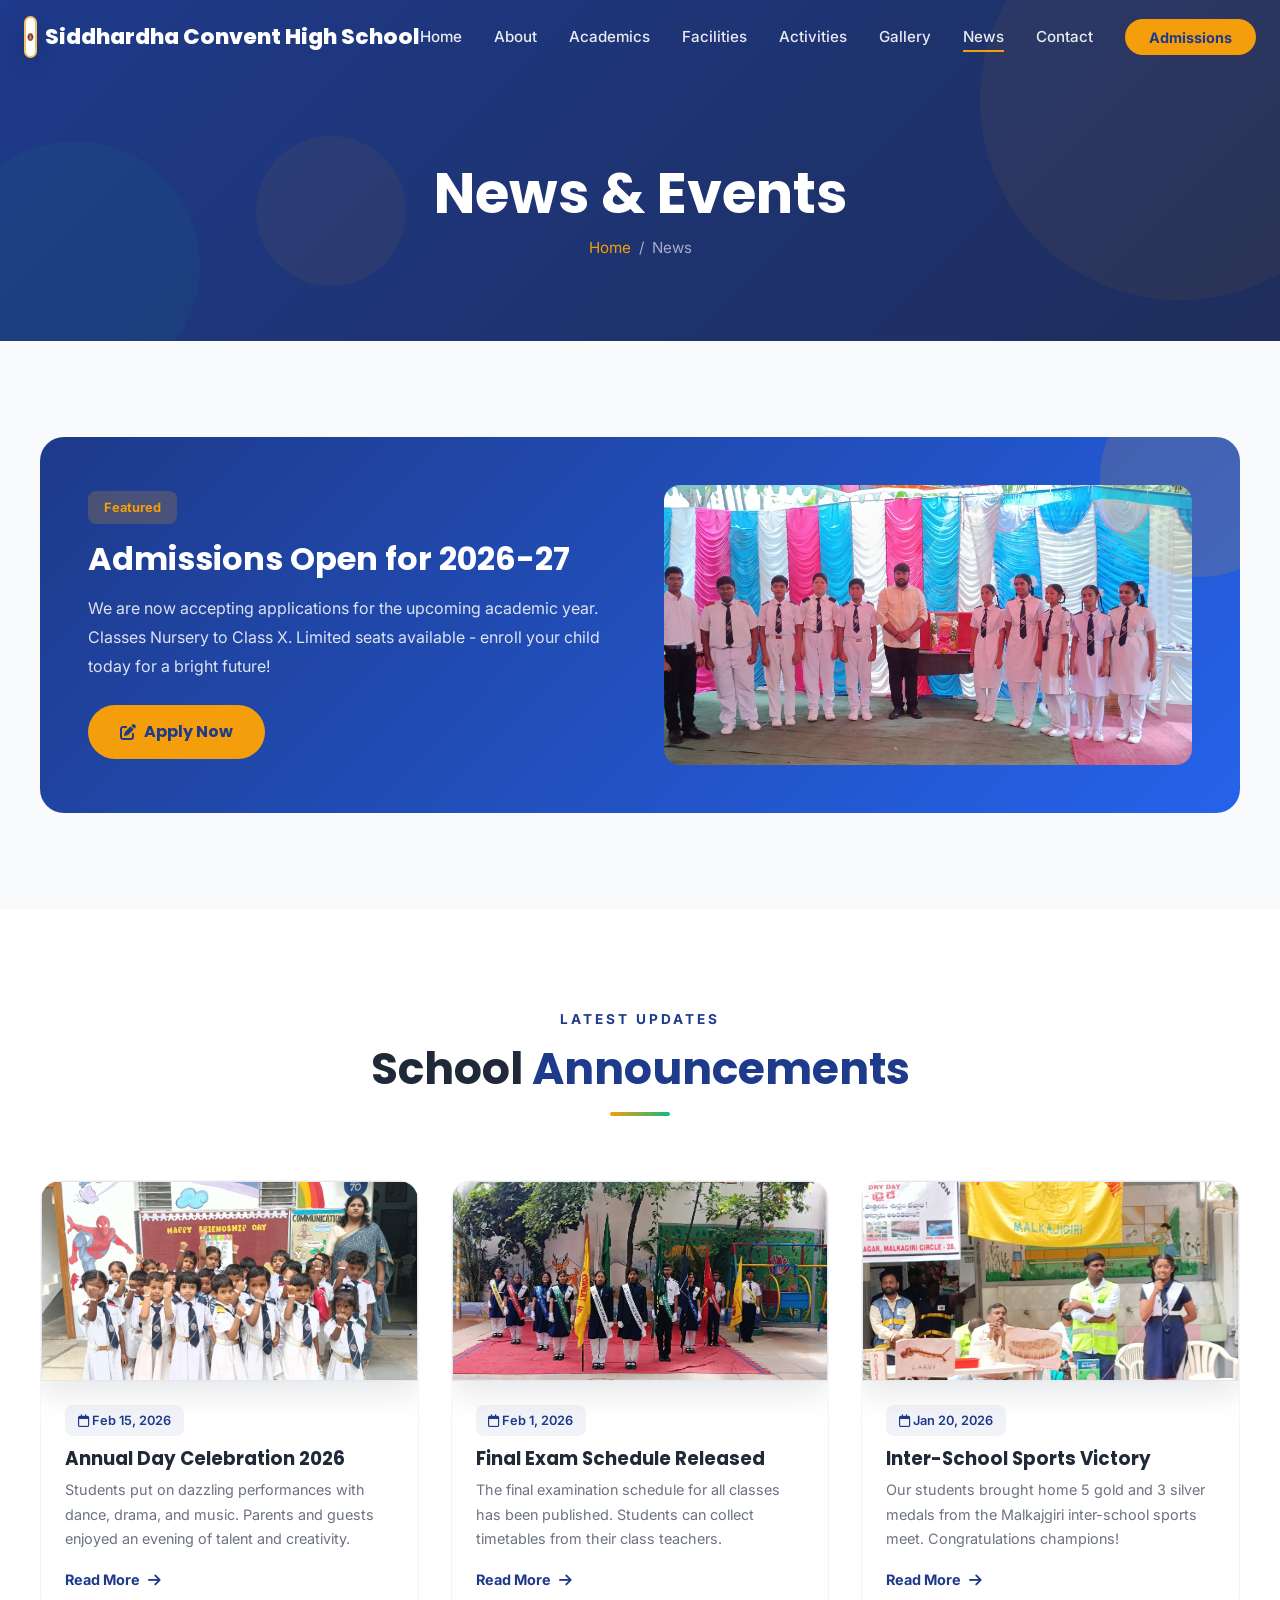
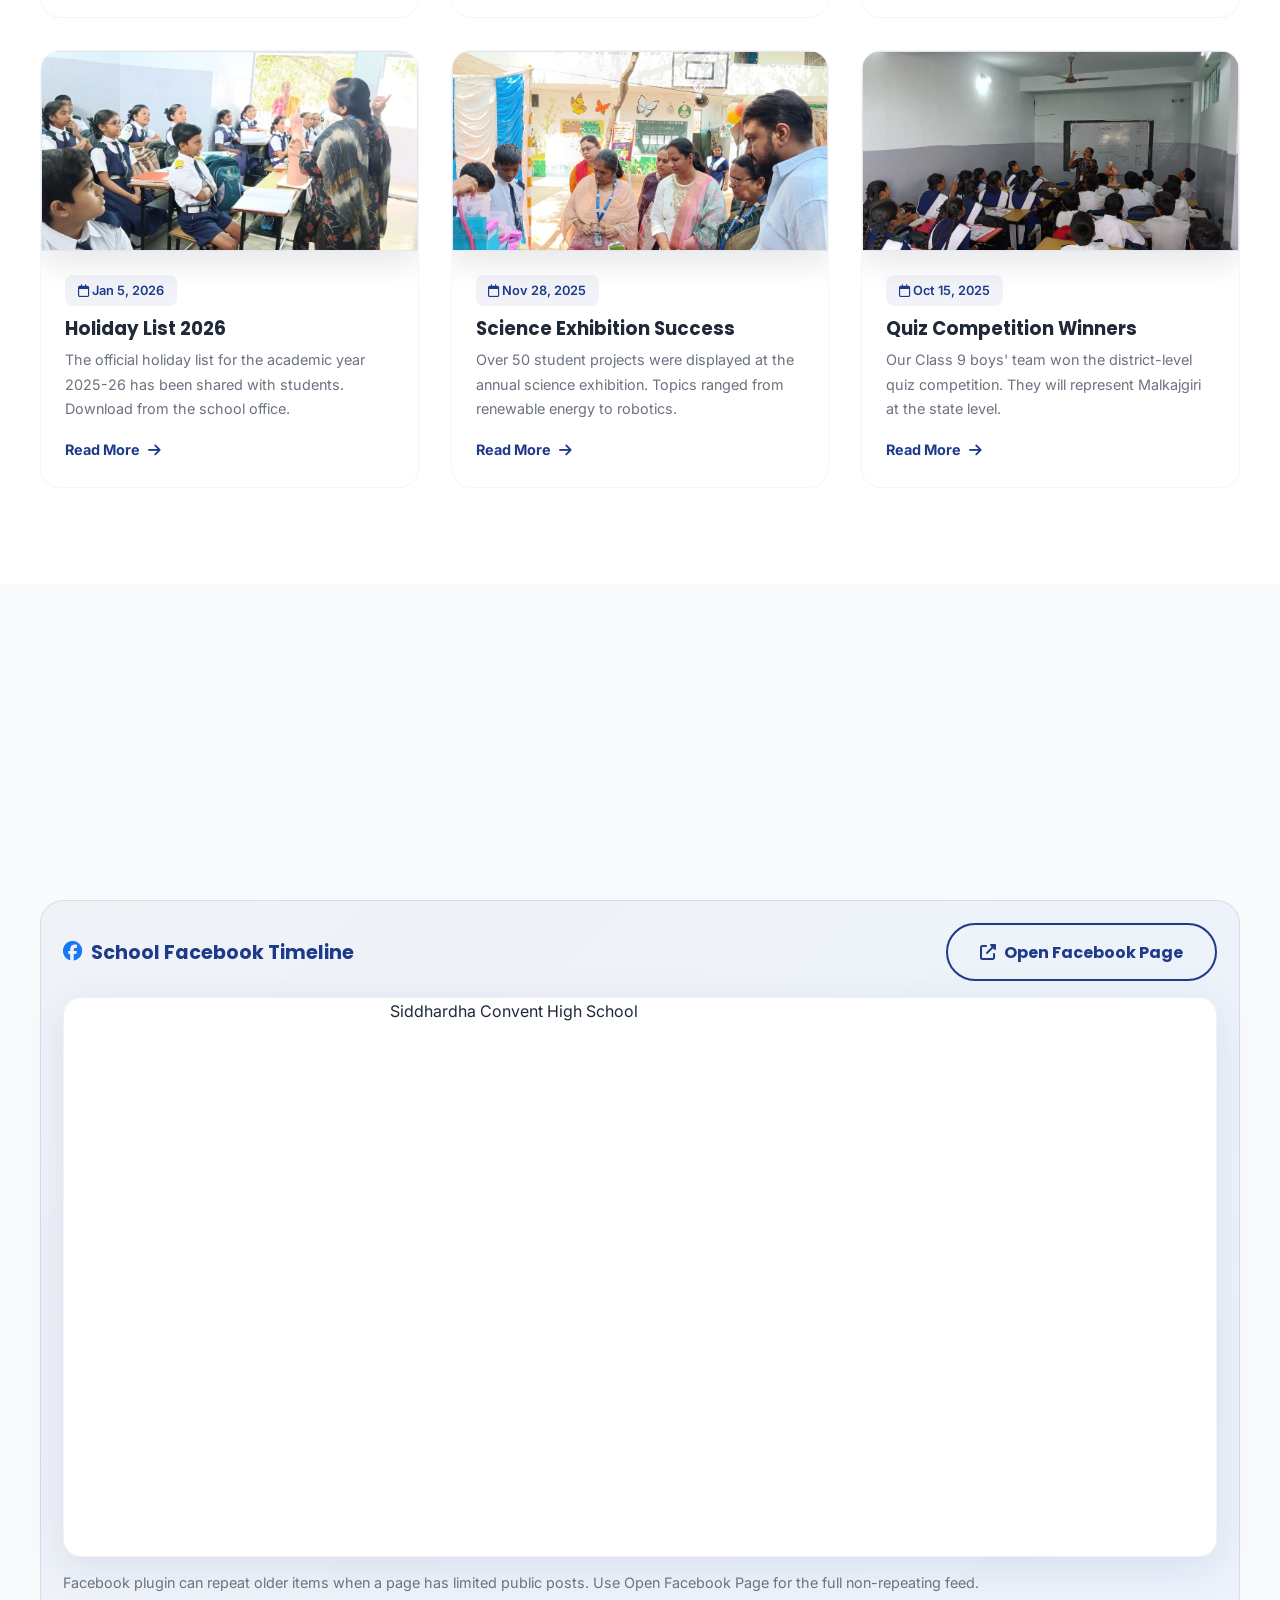
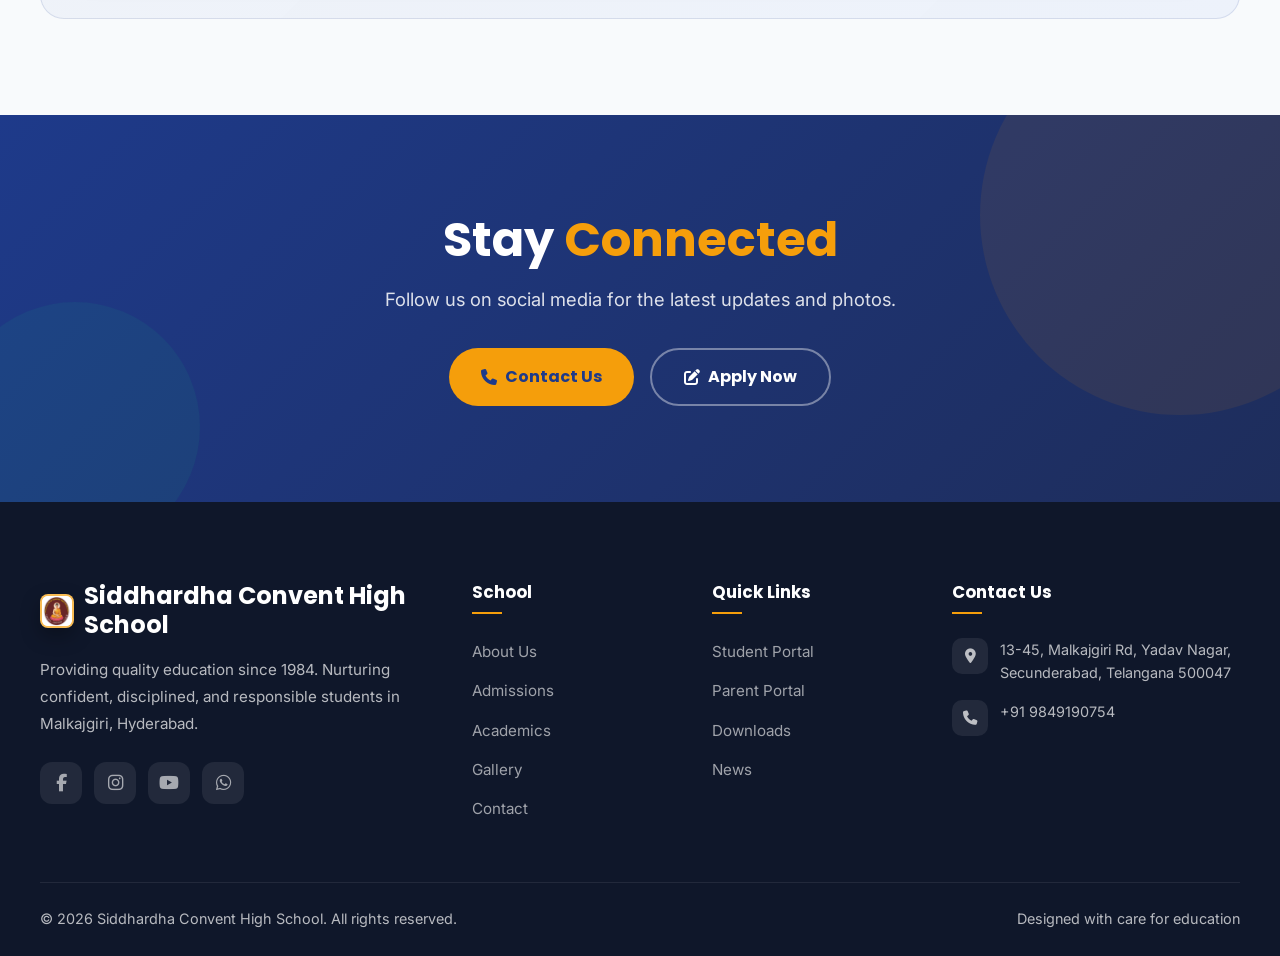
==== commit 08f1b934: "Add Facebook live feed section and improve non-repetitive preview behavior" ====
--- a/news.html
+++ b/news.html
@@ -136,6 +136,47 @@
     </div>
   </section>
 
+  <!-- Facebook Live Feed -->
+  <section class="section" id="facebook-updates">
+    <div class="section-container">
+      <div class="section-header" data-animate="fadeInUp">
+        <p class="tag">Social Updates</p>
+        <h2>Live on <span>Facebook</span></h2>
+        <p>Every new post from our Facebook page appears here automatically.</p>
+        <div class="underline-deco"></div>
+      </div>
+
+      <div class="facebook-feed-wrap" data-animate="fadeInUp" data-delay="120">
+        <div class="facebook-feed-head">
+          <h3><i class="fab fa-facebook"></i> School Facebook Timeline</h3>
+          <a href="https://www.facebook.com/siddhardhaconventhighschool" target="_blank" rel="noopener noreferrer" class="btn btn-outline-dark">
+            <i class="fas fa-up-right-from-square"></i> Open Facebook Page
+          </a>
+        </div>
+
+        <div class="facebook-feed-card">
+          <div class="fb-page"
+               data-href="https://www.facebook.com/siddhardhaconventhighschool"
+               data-tabs="timeline,events"
+               data-width=""
+               data-height="560"
+               data-small-header="false"
+               data-adapt-container-width="true"
+               data-hide-cover="false"
+               data-show-facepile="false">
+            <blockquote cite="https://www.facebook.com/siddhardhaconventhighschool" class="fb-xfbml-parse-ignore">
+              <a href="https://www.facebook.com/siddhardhaconventhighschool">Siddhardha Convent High School</a>
+            </blockquote>
+          </div>
+        </div>
+
+        <p class="facebook-feed-note">
+          Facebook plugin can repeat older items when a page has limited public posts. Use Open Facebook Page for the full non-repeating feed.
+        </p>
+      </div>
+    </div>
+  </section>
+
   <!-- CTA -->
   <section class="section cta-banner">
     <div class="floating-shapes"><div class="shape shape-1"></div><div class="shape shape-2"></div></div>
@@ -166,6 +207,8 @@
     <div class="footer-bottom"><p>&copy; 2026 Siddhardha Convent High School. All rights reserved.</p><p>Designed with care for education</p></div>
   </footer>
 
+  <div id="fb-root"></div>
+  <script async defer crossorigin="anonymous" src="https://connect.facebook.net/en_US/sdk.js#xfbml=1&version=v19.0"></script>
   <button class="back-to-top" aria-label="Back to top"><i class="fas fa-chevron-up"></i></button>
   <script src="js/main.js"></script>
 </body>
--- a/css/style.css
+++ b/css/style.css
@@ -587,6 +587,70 @@
   60% { transform: translateX(-50%) translateY(-5px); }
 }
 
+@media (max-width: 768px) {
+  .hero {
+    min-height: 82svh;
+    align-items: flex-start;
+    padding-top: 5.3rem;
+    padding-bottom: 2rem;
+  }
+
+  .hero-content {
+    max-width: 640px;
+    padding: 0 1rem;
+  }
+
+  .hero h1 {
+    font-size: clamp(1.9rem, 8vw, 2.5rem);
+    line-height: 1.12;
+  }
+
+  .hero-tagline {
+    font-size: 1rem;
+    margin-bottom: 0.45rem;
+  }
+
+  .hero-sub {
+    font-size: 0.9rem;
+    line-height: 1.45;
+    margin-bottom: 1.4rem;
+  }
+
+  .hero-buttons {
+    gap: 0.6rem;
+  }
+
+  .hero-buttons .btn {
+    font-size: 0.88rem;
+    padding: 0.72rem 1.1rem;
+  }
+
+  .hero-scroll {
+    display: none;
+  }
+
+  #highlights.section {
+    padding-top: 2.2rem;
+  }
+}
+
+@media (max-width: 420px) {
+  .hero {
+    min-height: 76svh;
+    padding-top: 4.9rem;
+  }
+
+  .hero-badge {
+    font-size: 0.78rem;
+    padding: 0.38rem 1rem;
+    margin-bottom: 1rem;
+  }
+
+  #highlights.section {
+    padding-top: 1.5rem;
+  }
+}
+
 /* --- Buttons --- */
 .btn {
   display: inline-flex;
@@ -805,6 +869,12 @@
 }
 
 /* --- Highlight Cards (Quick Highlights) --- */
+.highlights-grid {
+  display: grid !important;
+  grid-template-columns: repeat(4, minmax(0, 1fr)) !important;
+  gap: 2rem !important;
+}
+
 .highlight-card {
   background: var(--white);
   border-radius: 20px;
@@ -864,6 +934,46 @@
 .highlight-card p {
   color: var(--text-light);
   font-weight: 500;
+}
+
+@media (max-width: 1024px) {
+  .highlights-grid {
+    grid-template-columns: repeat(2, minmax(0, 1fr)) !important;
+    gap: 1.25rem !important;
+  }
+
+  .highlight-card {
+    padding: 2rem 1.25rem;
+  }
+}
+
+@media (max-width: 640px) {
+  .highlights-grid {
+    grid-template-columns: 1fr !important;
+    gap: 1rem !important;
+  }
+
+  .highlight-card {
+    border-radius: 16px;
+    padding: 1.5rem 1rem;
+  }
+
+  .highlight-icon {
+    width: 64px;
+    height: 64px;
+    font-size: 1.5rem;
+    margin-bottom: 0.9rem;
+  }
+
+  .highlight-card h3 {
+    font-size: 1.6rem;
+    line-height: 1.2;
+  }
+
+  .highlight-card p {
+    font-size: 0.95rem;
+    line-height: 1.45;
+  }
 }
 
 /* --- About Section --- */
@@ -1475,6 +1585,71 @@
 .news-card .read-more:hover {
   gap: 0.75rem;
   color: var(--secondary);
+}
+
+/* --- Facebook Feed Section --- */
+.facebook-feed-wrap {
+  background: linear-gradient(135deg, rgba(30, 58, 138, 0.04), rgba(37, 99, 235, 0.05));
+  border: 1px solid rgba(30, 58, 138, 0.12);
+  border-radius: 24px;
+  padding: 1.4rem;
+}
+
+.facebook-feed-head {
+  display: flex;
+  align-items: center;
+  justify-content: space-between;
+  gap: 1rem;
+  margin-bottom: 1rem;
+  flex-wrap: wrap;
+}
+
+.facebook-feed-head h3 {
+  display: inline-flex;
+  align-items: center;
+  gap: 0.55rem;
+  color: var(--primary);
+  font-size: 1.2rem;
+}
+
+.facebook-feed-head h3 i {
+  color: #1877F2;
+}
+
+.facebook-feed-card {
+  border-radius: 18px;
+  overflow: hidden;
+  background: var(--white);
+  min-height: 560px;
+  border: 1px solid rgba(0, 0, 0, 0.05);
+  box-shadow: var(--shadow);
+  display: flex;
+  justify-content: center;
+}
+
+.facebook-feed-card .fb-page {
+  width: min(100%, 500px);
+}
+
+.facebook-feed-note {
+  margin-top: 0.85rem;
+  color: var(--text-light);
+  font-size: 0.9rem;
+}
+
+@media (max-width: 768px) {
+  .facebook-feed-wrap {
+    border-radius: 18px;
+    padding: 1rem;
+  }
+
+  .facebook-feed-head h3 {
+    font-size: 1.02rem;
+  }
+
+  .facebook-feed-card {
+    min-height: 520px;
+  }
 }
 
 /* --- Admission CTA Banner --- */
@@ -2276,3 +2451,39 @@
     grid-template-columns: 1fr !important;
   }
 }
+
+/* Mobile map responsiveness */
+.map-iframe {
+  display: block;
+  width: 100%;
+}
+
+@media (max-width: 1024px) {
+  [style*="grid-template-columns: 1fr 1fr"] > div:has(> iframe) {
+    height: auto;
+  }
+  [style*="grid-template-columns: 1fr 1fr"] > div:has(> iframe) > div {
+    height: 350px !important;
+  }
+}
+
+@media (max-width: 768px) {
+  [style*="grid-template-columns: 1fr 1fr"] > div:has(> iframe) > div {
+    height: 320px !important;
+  }
+}
+
+@media (max-width: 640px) {
+  [style*="grid-template-columns: 1fr 1fr"]:has(> div > iframe) {
+    grid-template-columns: 1fr !important;
+  }
+  [style*="grid-template-columns: 1fr 1fr"] > div:has(> iframe) > div {
+    height: 300px !important;
+  }
+}
+
+@media (max-width: 420px) {
+  [style*="grid-template-columns: 1fr 1fr"] > div:has(> iframe) > div {
+    height: 280px !important;
+  }
+}
